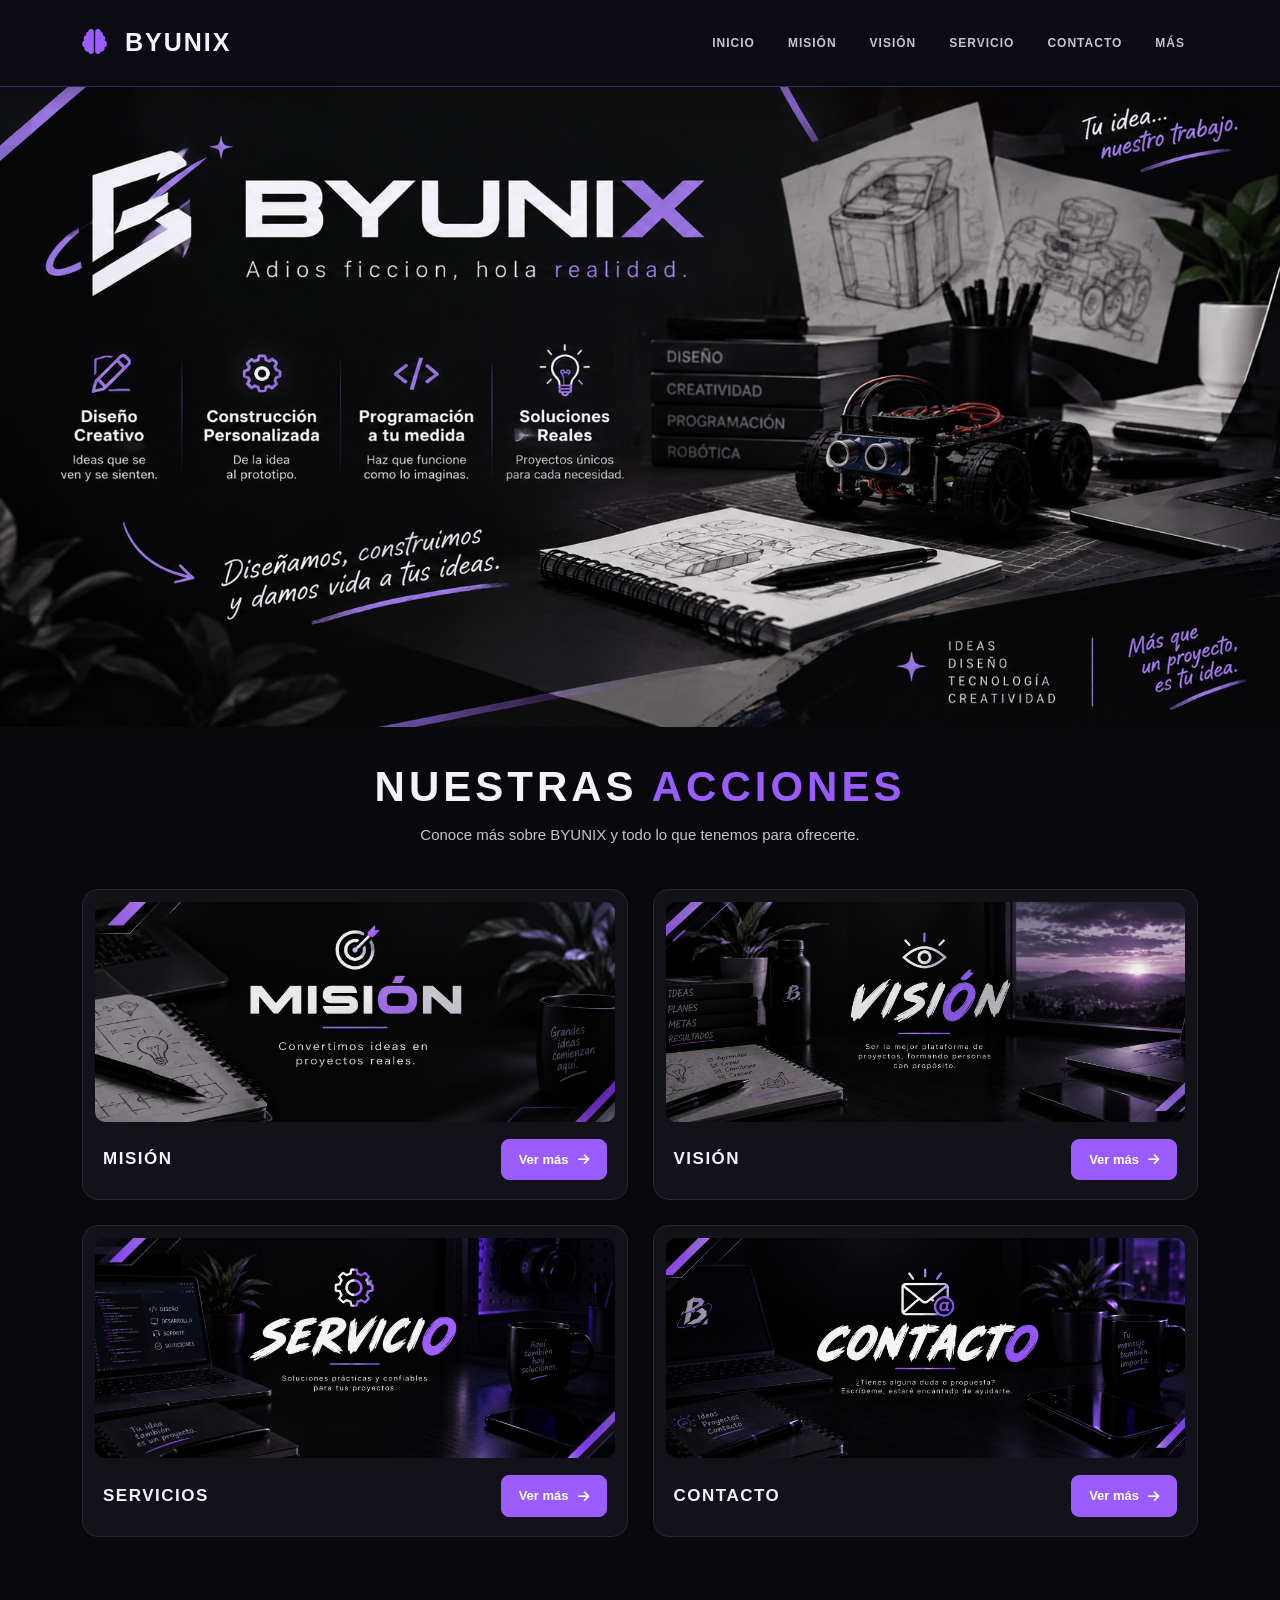
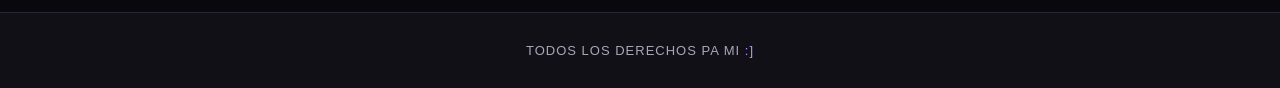
==== index.html @ fc904063 "Update index.html" ====
<!DOCTYPE html>
<html lang="es">
<head>
    <meta charset="UTF-8">
    <meta name="viewport" content="width=device-width, initial-scale=1.0">
    <title>BYUNIX</title>

    <link rel="icon" type="image/png" href="logogo.png">
    <link rel="stylesheet" href="apariencia 1.css">

    <link href="https://cdn.jsdelivr.net/npm/bootstrap@5.3.8/dist/css/bootstrap.min.css"
    rel="stylesheet">

    <link rel="stylesheet"
    href="https://cdnjs.cloudflare.com/ajax/libs/font-awesome/6.4.2/css/all.min.css">

    <style>
        :root {
            --negro: #09090d;
            --oscuro: #121218;
            --gris: #1c1c26;
            --gris-claro: #c5c5d0;
            --blanco: #f5f3fa;
            --purpura: #9b5cff;
            --purpura-claro: #bd91ff;
        }

        * {
            box-sizing: border-box;
        }

        html {
            scroll-behavior: smooth;
            scroll-padding-top: 85px;
        }

        body {
            margin: 0;
            background: var(--negro);
            color: var(--blanco);
            font-family: Arial, Helvetica, sans-serif;
        }

        /* BARRA DE NAVEGACIÓN */
        #Navbar {
            position: sticky;
            top: 0;
            z-index: 1000;
            background: rgba(12, 12, 18, 0.96) !important;
            border-bottom: 1px solid rgba(155, 92, 255, 0.35);
            backdrop-filter: blur(12px);
            box-shadow: 0 5px 25px rgba(0, 0, 0, 0.3);
        }

        .navbar .container {
            min-height: 70px;
        }

        .navbar-brand {
            color: var(--blanco) !important;
            font-size: 25px;
            font-weight: 800;
            letter-spacing: 2px;
        }

        .navbar-brand i {
            color: var(--purpura);
            margin-right: 7px;
        }

        .navbar-nav {
            margin-left: auto;
            gap: 7px;
        }

        .navbar .nav-link {
            color: #c7c5d0 !important;
            font-size: 12px;
            font-weight: 700;
            letter-spacing: 1px;
            padding: 12px 13px !important;
            border-radius: 8px;
            transition: 0.25s ease;
        }

        .navbar .nav-link:hover {
            color: white !important;
            background: rgba(155, 92, 255, 0.15);
        }

        .navbar-toggler {
            border-color: #55505f;
        }

        .navbar-toggler:focus {
            box-shadow: 0 0 0 3px rgba(155, 92, 255, 0.25);
        }

        /* BANNER: CONSERVADO */
        .image {
            width: 100%;
            height: 640px;
            background-image: url('banner.png');
            background-position: center;
            background-size: cover;
            background-repeat: no-repeat;
        }

        /* SECCIÓN DE ACCIONES */
        #notas {
            padding-top: 35px;
            padding-bottom: 55px;
        }

        .titulo-seccion {
            text-align: center;
            font-size: clamp(28px, 4vw, 42px);
            font-weight: 900;
            letter-spacing: 4px;
            margin-bottom: 12px;
        }

        .titulo-seccion span {
            color: var(--purpura);
        }

        .subtitulo {
            color: var(--gris-claro);
            text-align: center;
            font-size: 15px;
            margin-bottom: 42px;
        }

        .acciones-grid {
            display: grid;
            grid-template-columns: repeat(2, minmax(0, 1fr));
            gap: 25px;
        }

        .accion-card {
            position: relative;
            overflow: hidden;
            background: var(--oscuro);
            border: 1px solid #292733;
            border-radius: 16px;
            padding: 12px;
            transition: transform 0.3s ease,
                        border-color 0.3s ease,
                        box-shadow 0.3s ease;
        }

    

        .accion-card img {
            display: block;
            width: 100%;
            height: 220px;
            object-fit: cover;
            border-radius: 10px;
            background: var(--gris);
        }

        .accion-contenido {
            display: flex;
            align-items: center;
            justify-content: space-between;
            gap: 12px;
            padding: 17px 8px 7px;
        }

        .accion-contenido h2 {
            color: var(--blanco);
            font-size: 17px;
            font-weight: 800;
            letter-spacing: 1.5px;
            margin: 0;
        }

        .btn-accion {
            flex-shrink: 0;
            display: inline-flex;
            align-items: center;
            justify-content: center;
            gap: 9px;
            padding: 10px 17px;
            border: 1px solid var(--purpura);
            border-radius: 8px;
            background: var(--purpura);
            color: white;
            font-size: 13px;
            font-weight: 700;
            text-decoration: none;
            transition: 0.25s ease;
        }

        .btn-accion:hover {
            background: transparent;
            color: var(--purpura-claro);
            border-color: var(--purpura-claro);
        }

        /* PIE DE PÁGINA */
        #pie {
            margin-top: 20px;
            padding: 28px 15px;
            background: #101016;
            border-top: 1px solid #292733;
            color: #aaa6b7;
            text-align: center;
            font-size: 13px;
            letter-spacing: 1px;
        }

        #pie p {
            margin: 0;
        }

        #pie span {
            color: var(--purpura-claro);
        }

        /* ADAPTACIÓN A CELULARES */
        @media (max-width: 768px) {
            .navbar-nav {
                padding: 12px 0;
                gap: 2px;
            }

            .navbar .nav-link {
                padding: 12px !important;
            }

            .image {
                height: 640px;
            }

            #notas {
                padding-top: 20px;
            }

            .acciones-grid {
                grid-template-columns: 1fr;
                gap: 18px;
            }

            .accion-card img {
                height: auto;
                aspect-ratio: 16 / 7;
            }

            .titulo-seccion {
                letter-spacing: 2px;
            }
        }

        @media (max-width: 400px) {
            .accion-contenido h2 {
                font-size: 14px;
            }

            .btn-accion {
                padding: 9px 12px;
            }
        }
    </style>
</head>

<body>

    <!-- NAVEGACIÓN -->
    <nav class="navbar navbar-expand-lg navbar-dark" id="Navbar">
        <div class="container">

            <a class="navbar-brand" href="index.html">
                <i class="fas fa-brain"></i> BYUNIX
            </a>

            <button class="navbar-toggler" type="button"
                data-bs-toggle="collapse" data-bs-target="#navbarNav"
                aria-controls="navbarNav" aria-expanded="false"
                aria-label="Abrir menú">
                <span class="navbar-toggler-icon"></span>
            </button>

            <div class="collapse navbar-collapse" id="navbarNav">
                <ul class="navbar-nav ms-auto">

                    <li class="nav-item">
                        <a class="nav-link" href="index.html#notas">INICIO</a>
                    </li>

                    <li class="nav-item">
                        <a class="nav-link" href="indexx.html">MISIÓN</a>
                    </li>

                    <li class="nav-item">
                        <a class="nav-link" href="indexxx.html">VISIÓN</a>
                    </li>

                    <li class="nav-item">
                        <a class="nav-link" href="indexxxx.html">SERVICIO</a>
                    </li>

                    <li class="nav-item">
                        <a class="nav-link" href="indexxxxx.html">CONTACTO</a>
                    </li>

                    <li class="nav-item">
                        <a class="nav-link" href="indez.html">MÁS</a>
                    </li>

                </ul>
            </div>

        </div>
    </nav>

    <!-- BANNER: SIN CAMBIOS -->
    <section id="inicio">
        <div class="image">
            <img src="banener.png"
                style="width: 100%; height: 640px; object-fit: cover;">
        </div>
    </section>

    <!-- ACCIONES -->
    <section id="notas" class="container">

        <h1 class="titulo-seccion">
            NUESTRAS <span>ACCIONES</span>
        </h1>

        <p class="subtitulo">
            Conoce más sobre BYUNIX y todo lo que tenemos para ofrecerte.
        </p>

        <div class="acciones-grid">

            <article class="accion-card">
                <img src="mision.png" alt="Misión de BYUNIX" loading="lazy">
                <div class="accion-contenido">
                    <h2>MISIÓN</h2>
                    <a class="btn-accion" href="indexx.html">
                        Ver más <i class="fas fa-arrow-right"></i>
                    </a>
                </div>
            </article>

            <article class="accion-card">
                <img src="vision.png" alt="Visión de BYUNIX" loading="lazy">
                <div class="accion-contenido">
                    <h2>VISIÓN</h2>
                    <a class="btn-accion" href="indexxx.html">
                        Ver más <i class="fas fa-arrow-right"></i>
                    </a>
                </div>
            </article>

            <article class="accion-card">
                <img src="servicio.png" alt="Servicios de BYUNIX" loading="lazy">
                <div class="accion-contenido">
                    <h2>SERVICIOS</h2>
                    <a class="btn-accion" href="indexxxx.html">
                        Ver más <i class="fas fa-arrow-right"></i>
                    </a>
                </div>
            </article>

            <article class="accion-card">
                <img src="contacto.png" alt="Contacto de BYUNIX" loading="lazy">
                <div class="accion-contenido">
                    <h2>CONTACTO</h2>
                    <a class="btn-accion" href="indexxxxx.html">
                        Ver más <i class="fas fa-arrow-right"></i>
                    </a>
                </div>
            </article>

        </div>
    </section>

    <!-- PIE DE PÁGINA -->
    <footer id="pie">
        <p>TODOS LOS DERECHOS PA MI <span> :] </span></p>
    </footer>

    <script src="https://cdn.jsdelivr.net/npm/bootstrap@5.3.8/dist/js/bootstrap.bundle.min.js"></script>
    <script src="funcion.js"></script>

</body>
</html>
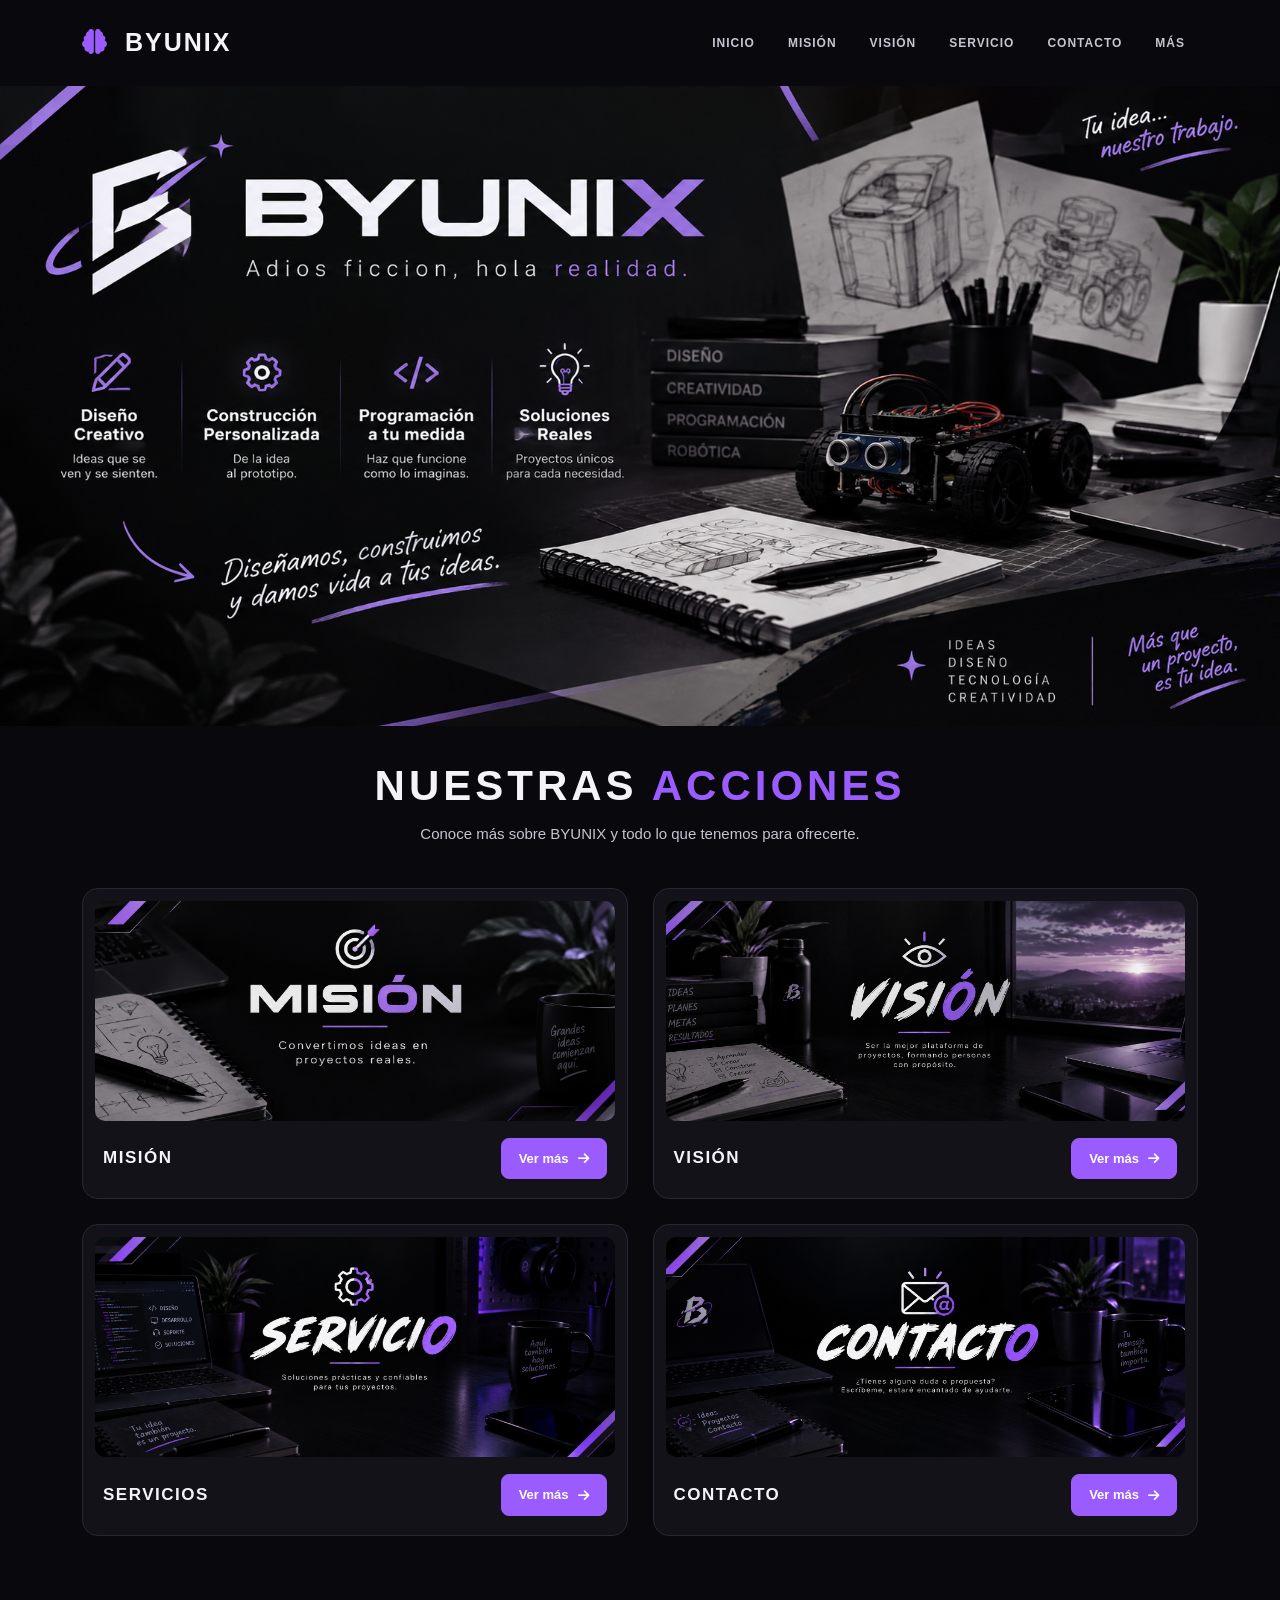
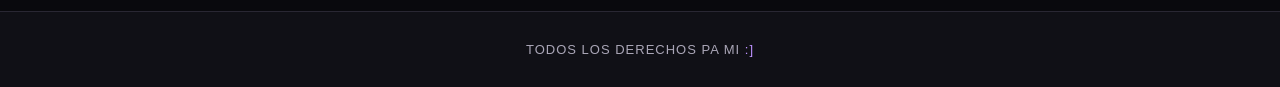
==== commit 785a51cd: "Update index.html" ====
--- a/index.html
+++ b/index.html
@@ -42,15 +42,7 @@
         }
 
         /* BARRA DE NAVEGACIÓN */
-        #Navbar {
-            position: sticky;
-            top: 0;
-            z-index: 1000;
-            background: rgba(12, 12, 18, 0.96) !important;
-            border-bottom: 1px solid rgba(155, 92, 255, 0.35);
-            backdrop-filter: blur(12px);
-            box-shadow: 0 5px 25px rgba(0, 0, 0, 0.3);
-        }
+        
 
         .navbar .container {
             min-height: 70px;
@@ -83,10 +75,7 @@
             transition: 0.25s ease;
         }
 
-        .navbar .nav-link:hover {
-            color: white !important;
-            background: rgba(155, 92, 255, 0.15);
-        }
+    
 
         .navbar-toggler {
             border-color: #55505f;
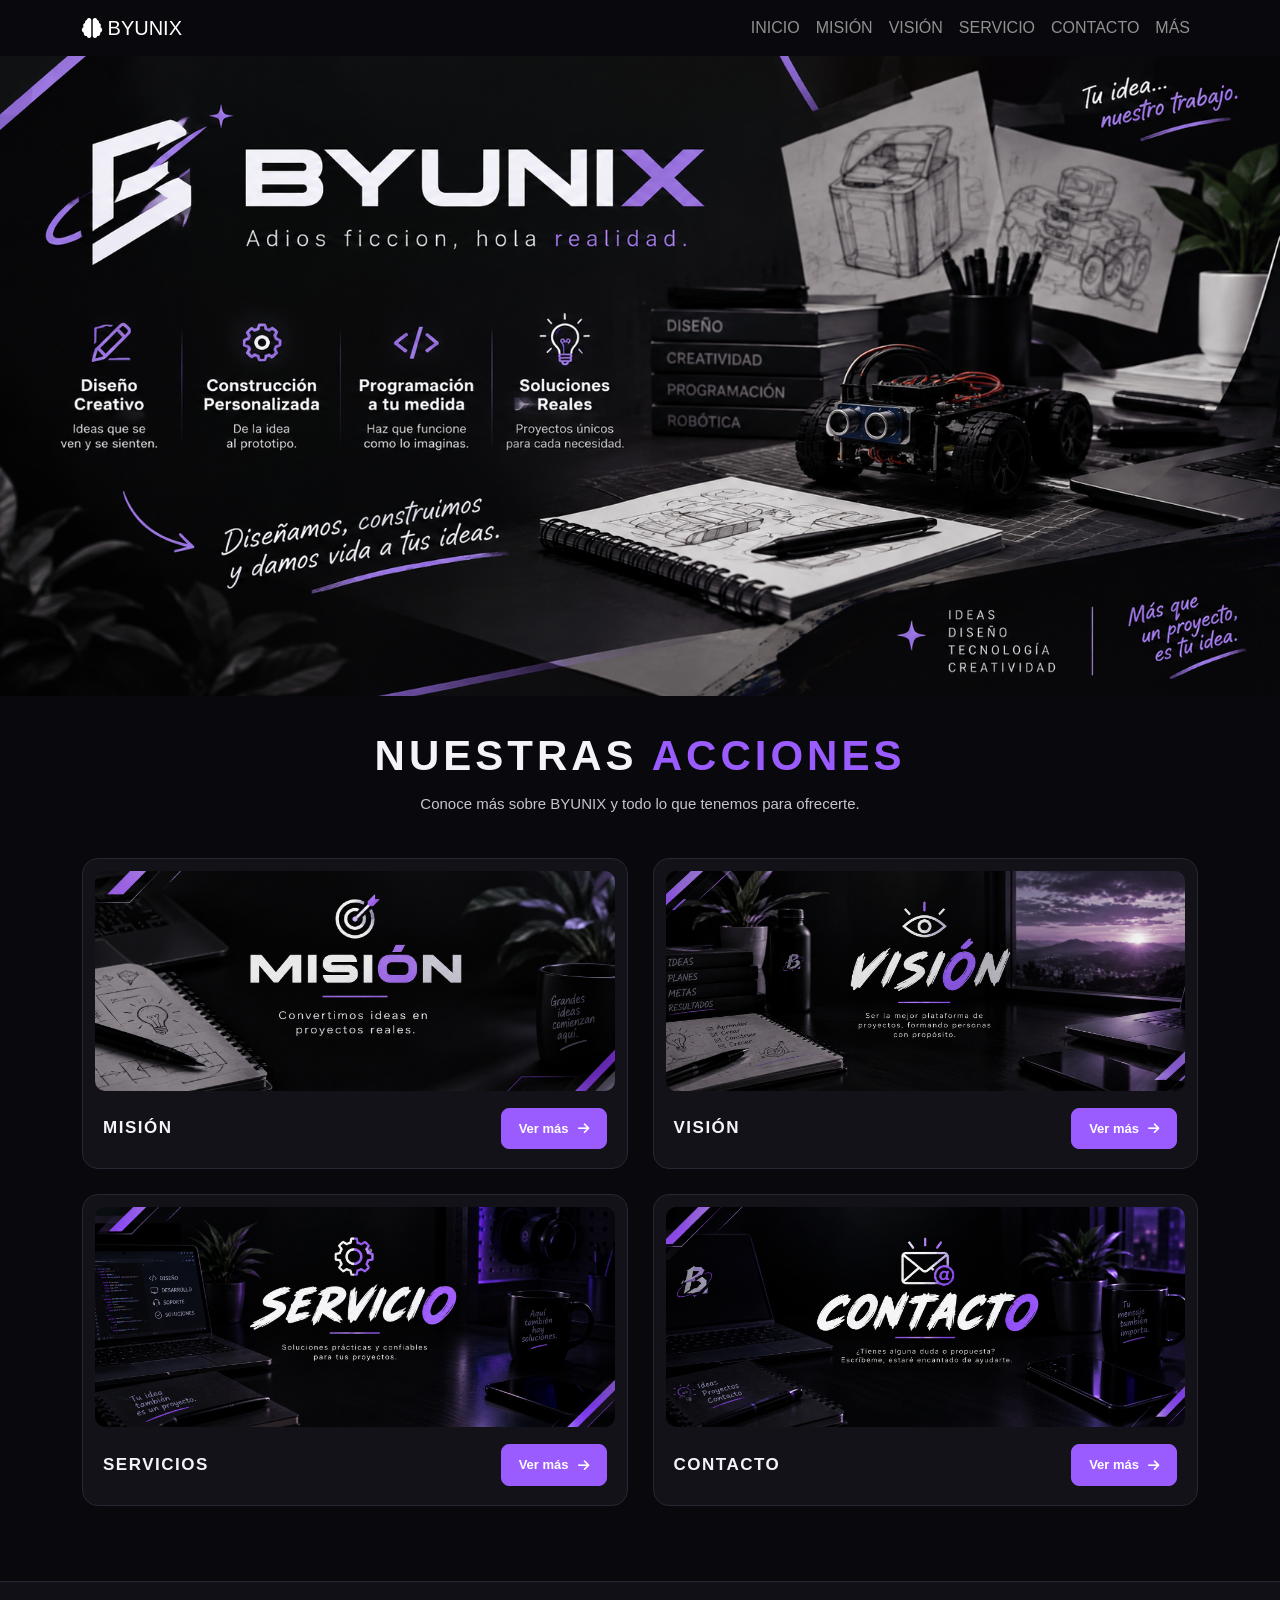
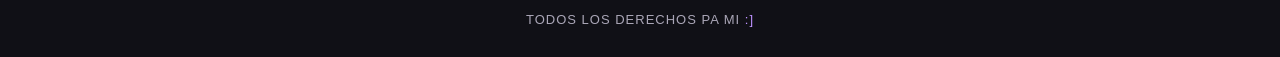
==== commit 14ca2d6c: "Update index.html" ====
--- a/index.html
+++ b/index.html
@@ -39,50 +39,6 @@
             background: var(--negro);
             color: var(--blanco);
             font-family: Arial, Helvetica, sans-serif;
-        }
-
-        /* BARRA DE NAVEGACIÓN */
-        
-
-        .navbar .container {
-            min-height: 70px;
-        }
-
-        .navbar-brand {
-            color: var(--blanco) !important;
-            font-size: 25px;
-            font-weight: 800;
-            letter-spacing: 2px;
-        }
-
-        .navbar-brand i {
-            color: var(--purpura);
-            margin-right: 7px;
-        }
-
-        .navbar-nav {
-            margin-left: auto;
-            gap: 7px;
-        }
-
-        .navbar .nav-link {
-            color: #c7c5d0 !important;
-            font-size: 12px;
-            font-weight: 700;
-            letter-spacing: 1px;
-            padding: 12px 13px !important;
-            border-radius: 8px;
-            transition: 0.25s ease;
-        }
-
-    
-
-        .navbar-toggler {
-            border-color: #55505f;
-        }
-
-        .navbar-toggler:focus {
-            box-shadow: 0 0 0 3px rgba(155, 92, 255, 0.25);
         }
 
         /* BANNER: CONSERVADO */
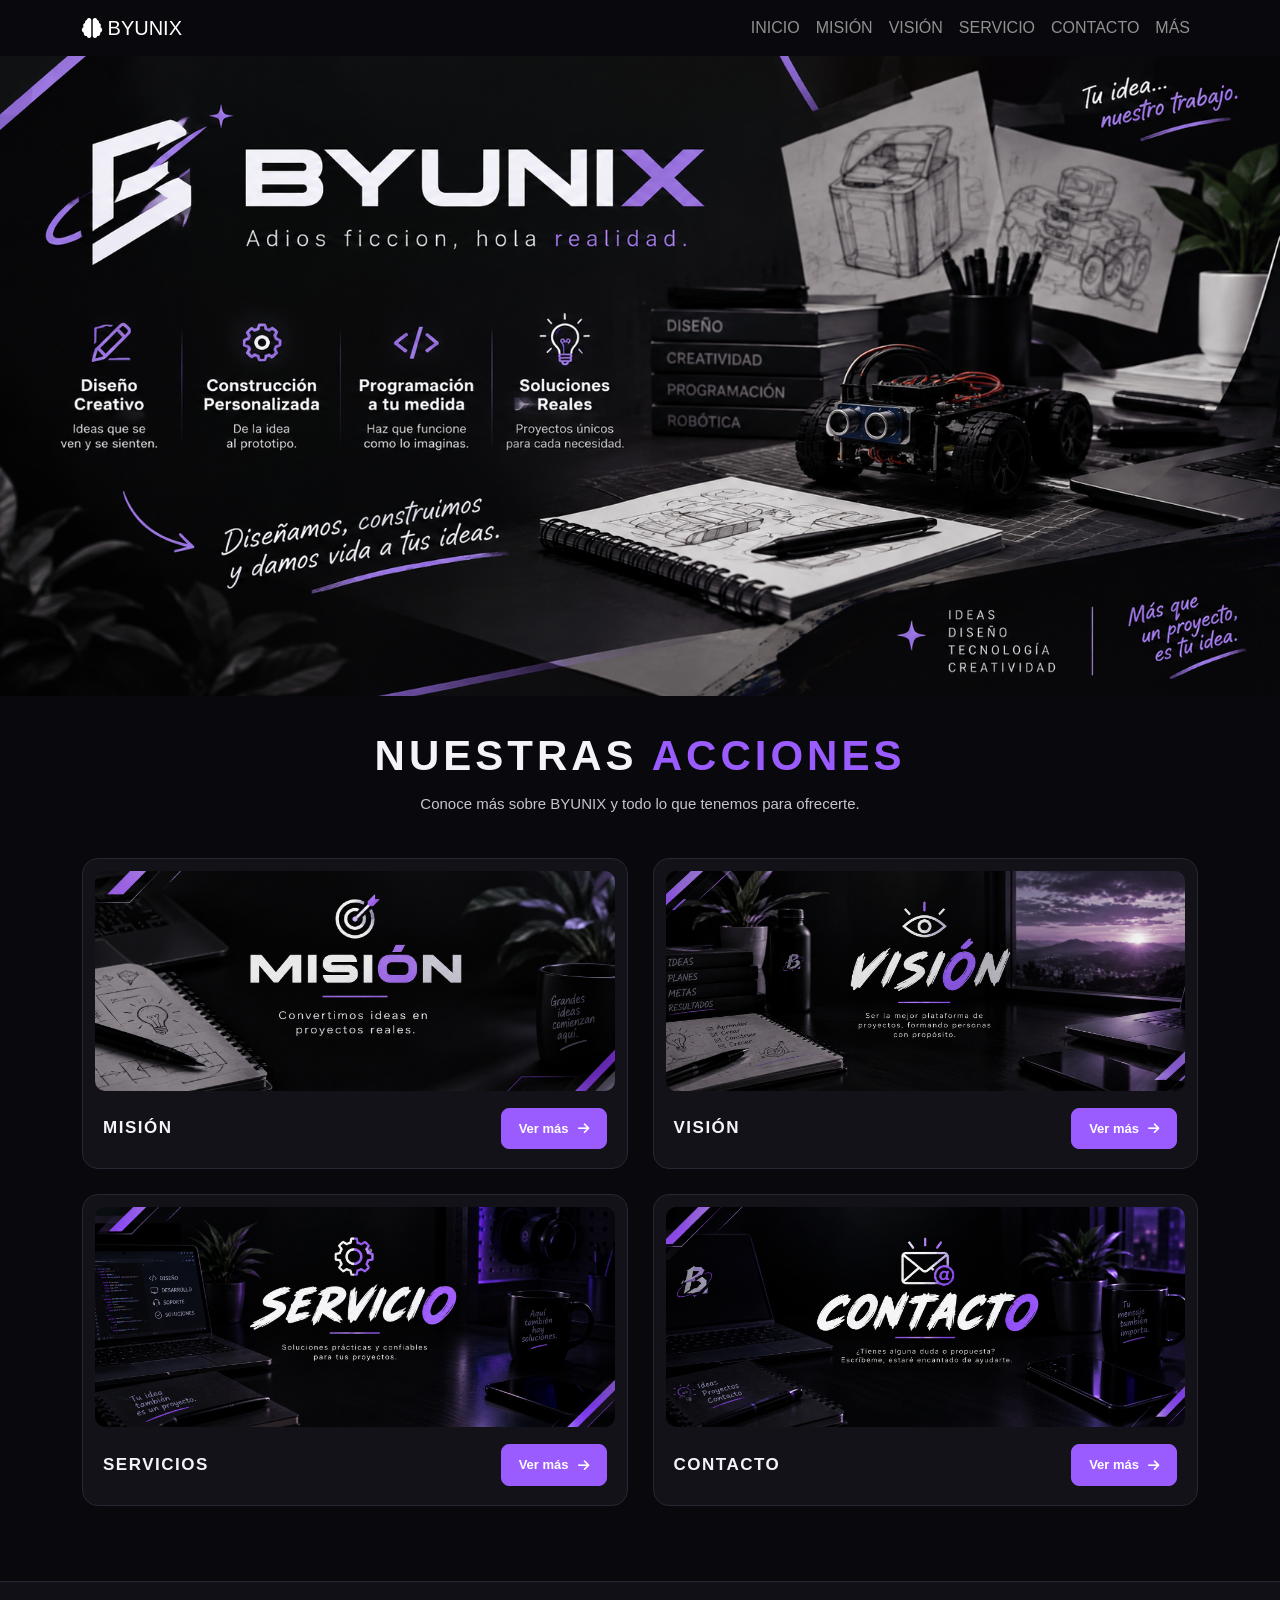
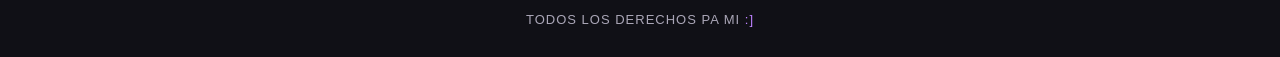
==== commit 406f3b07: "Update index.html" ====
--- a/index.html
+++ b/index.html
@@ -22,7 +22,7 @@
             --gris-claro: #c5c5d0;
             --blanco: #f5f3fa;
             --purpura: #9b5cff;
-            --purpura-claro: #bd91ff;
+            --purpura-claro: #bd81ff;
         }
 
         * {
@@ -138,11 +138,7 @@
             transition: 0.25s ease;
         }
 
-        .btn-accion:hover {
-            background: transparent;
-            color: var(--purpura-claro);
-            border-color: var(--purpura-claro);
-        }
+        
 
         /* PIE DE PÁGINA */
         #pie {
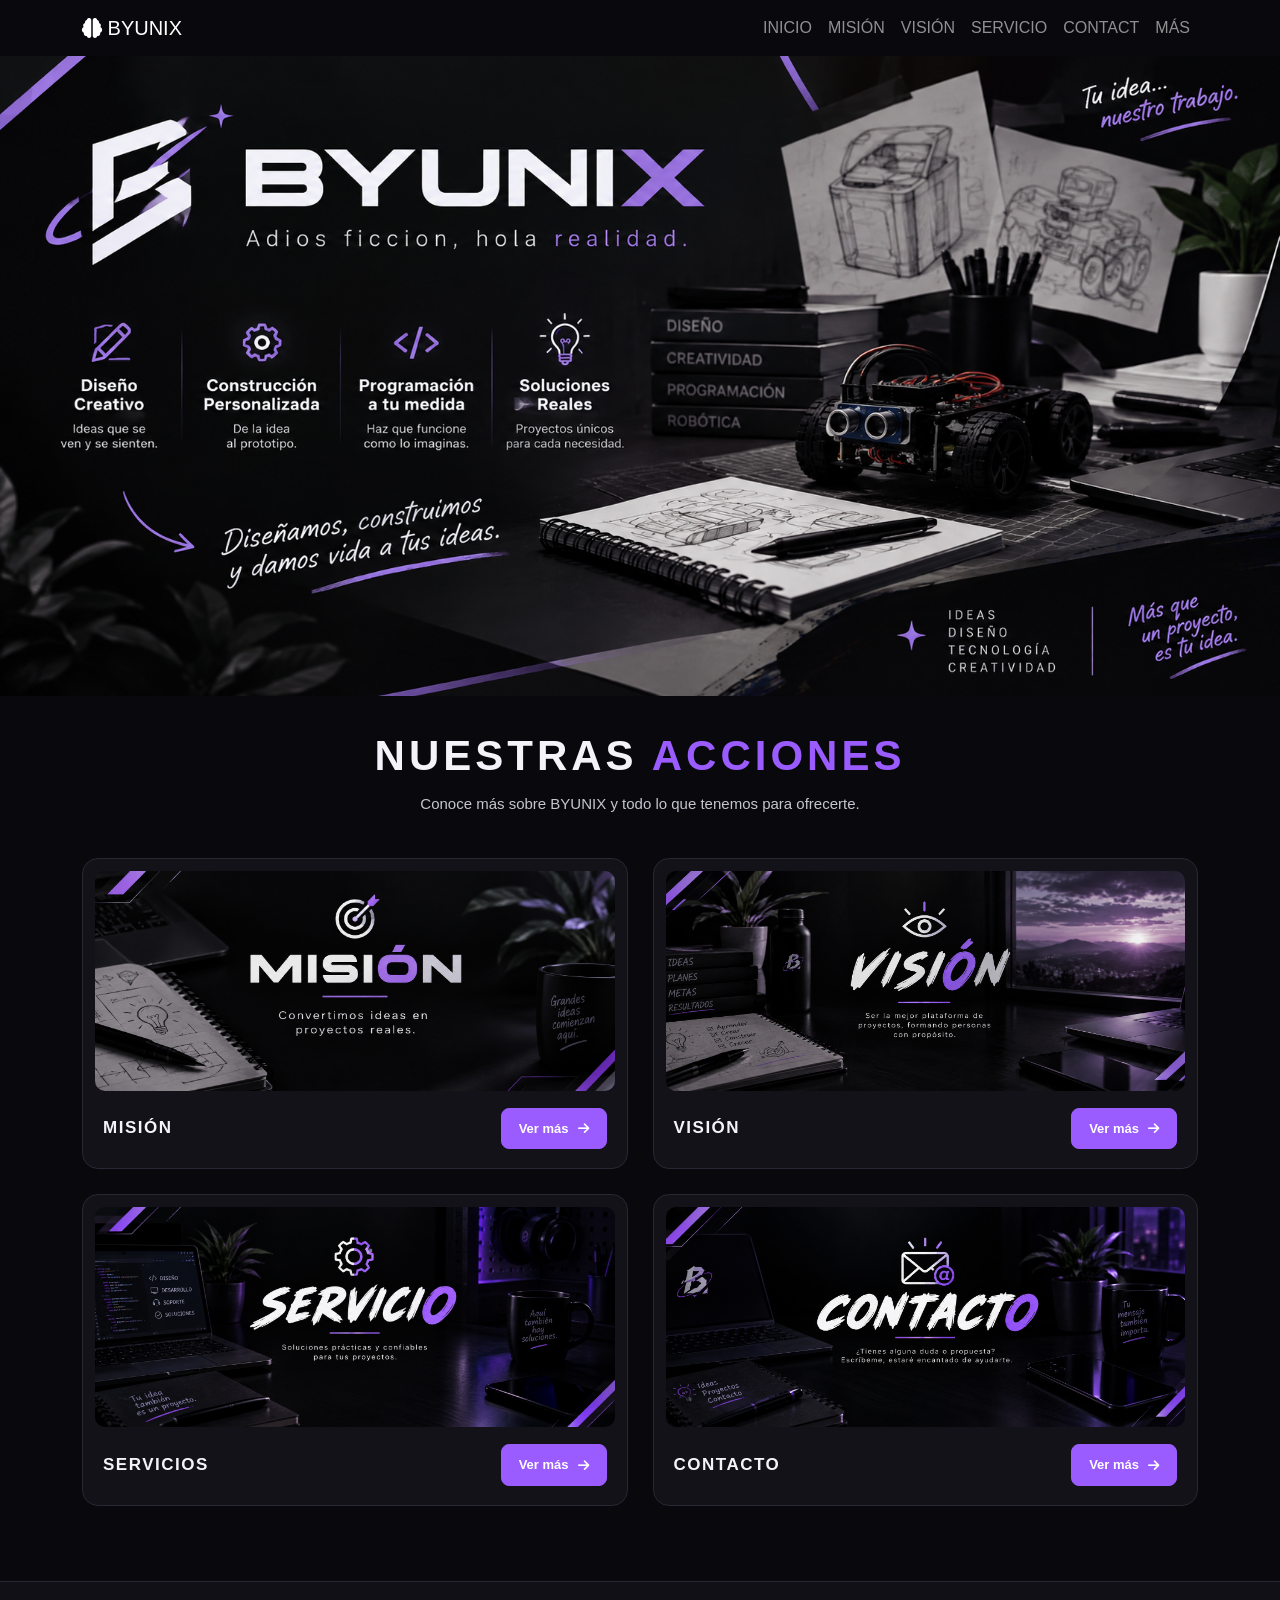
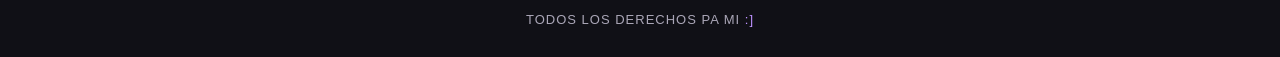
==== commit 3d0dba57: "Update index.html" ====
--- a/index.html
+++ b/index.html
@@ -22,7 +22,7 @@
             --gris-claro: #c5c5d0;
             --blanco: #f5f3fa;
             --purpura: #9b5cff;
-            --purpura-claro: #bd81ff;
+            --purpura-claro: #bd91ff;
         }
 
         * {
@@ -243,7 +243,7 @@
                     </li>
 
                     <li class="nav-item">
-                        <a class="nav-link" href="indexxxxx.html">CONTACTO</a>
+                        <a class="nav-link" href="indexxxxx.html">CONTACT</a>
                     </li>
 
                     <li class="nav-item">
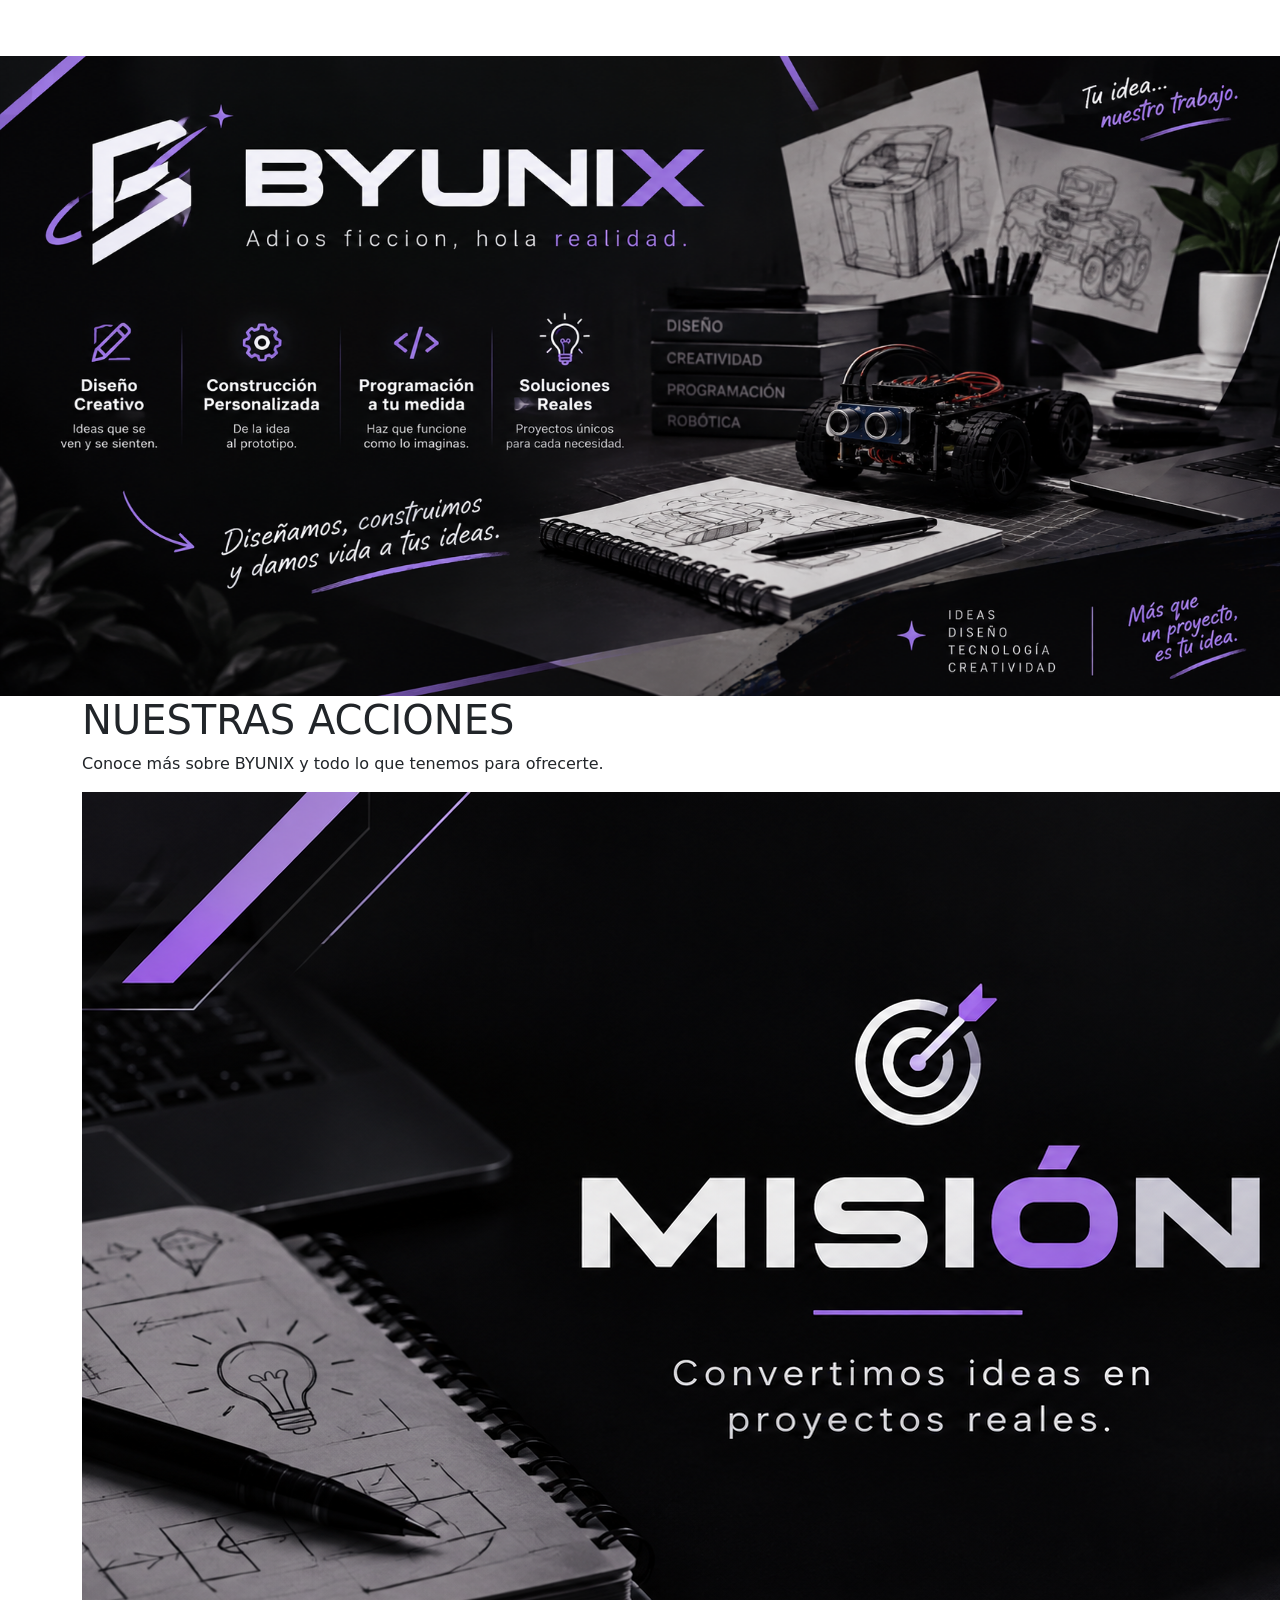
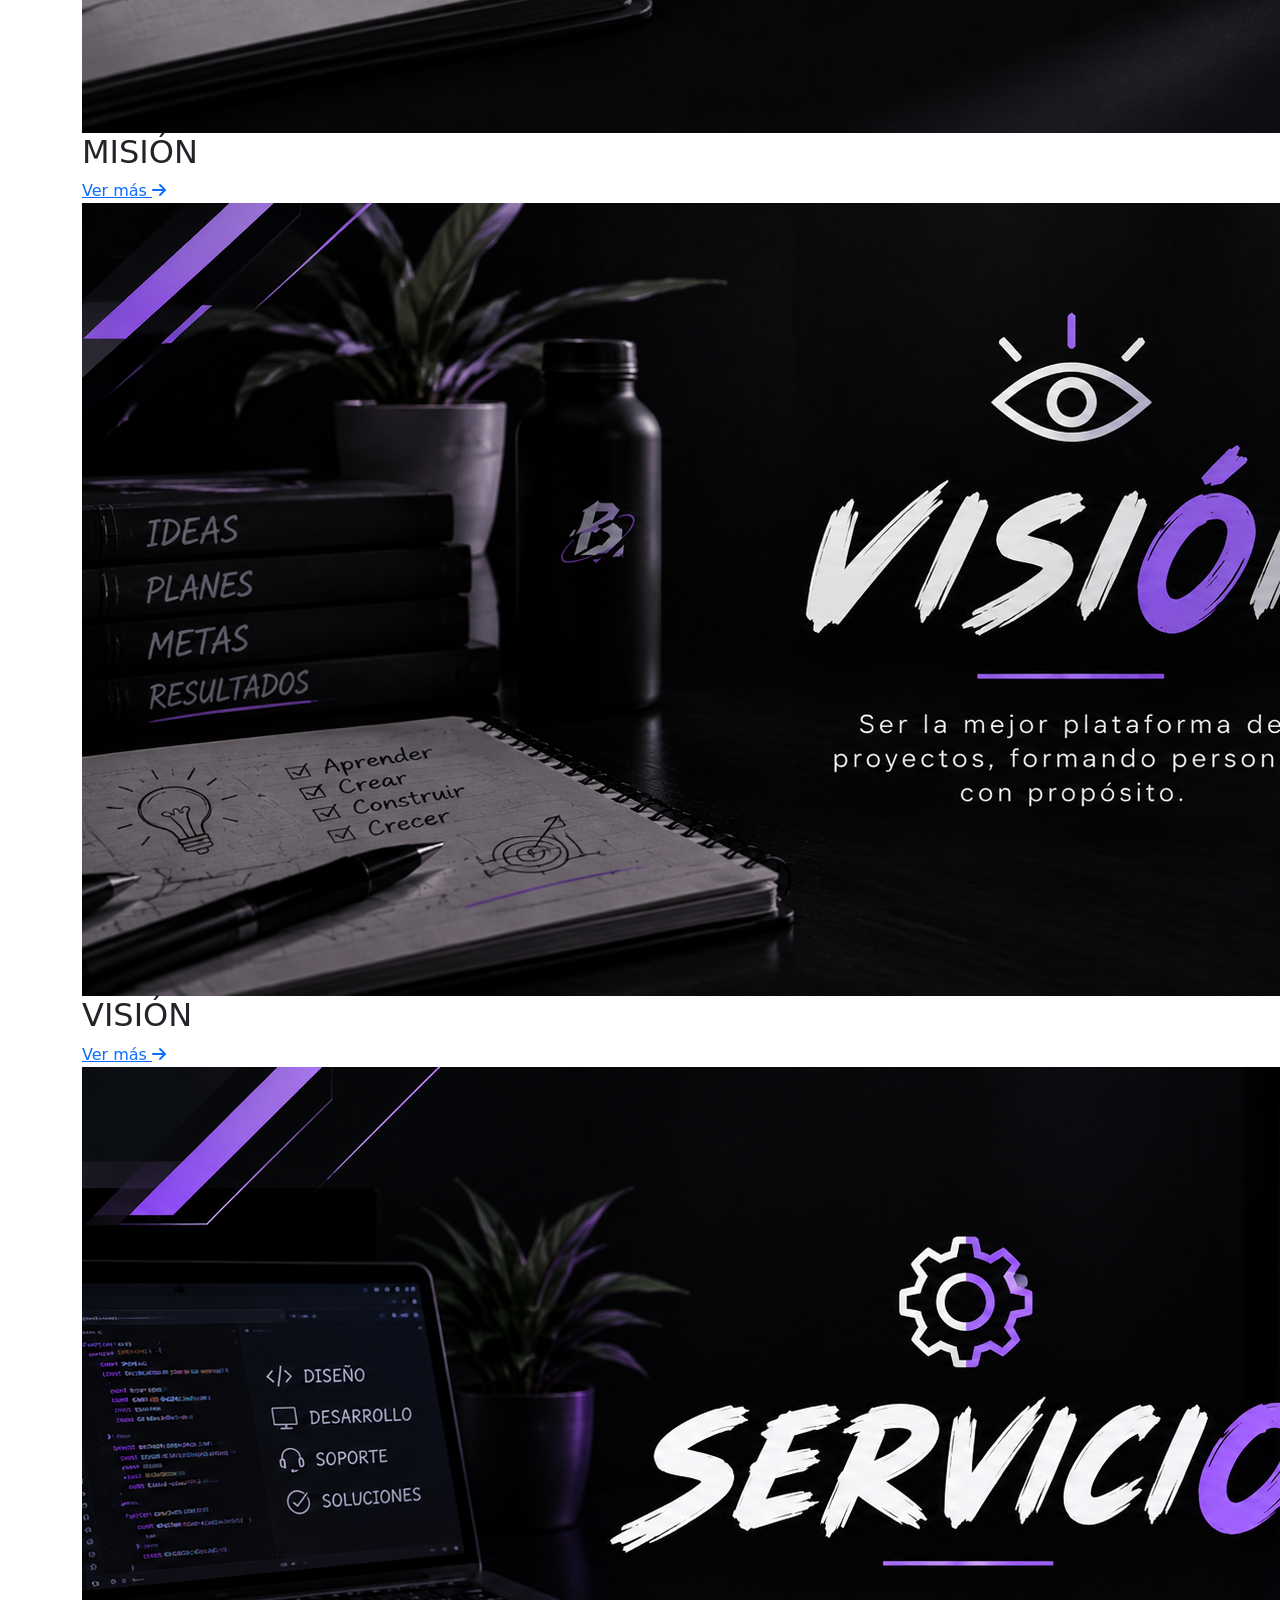
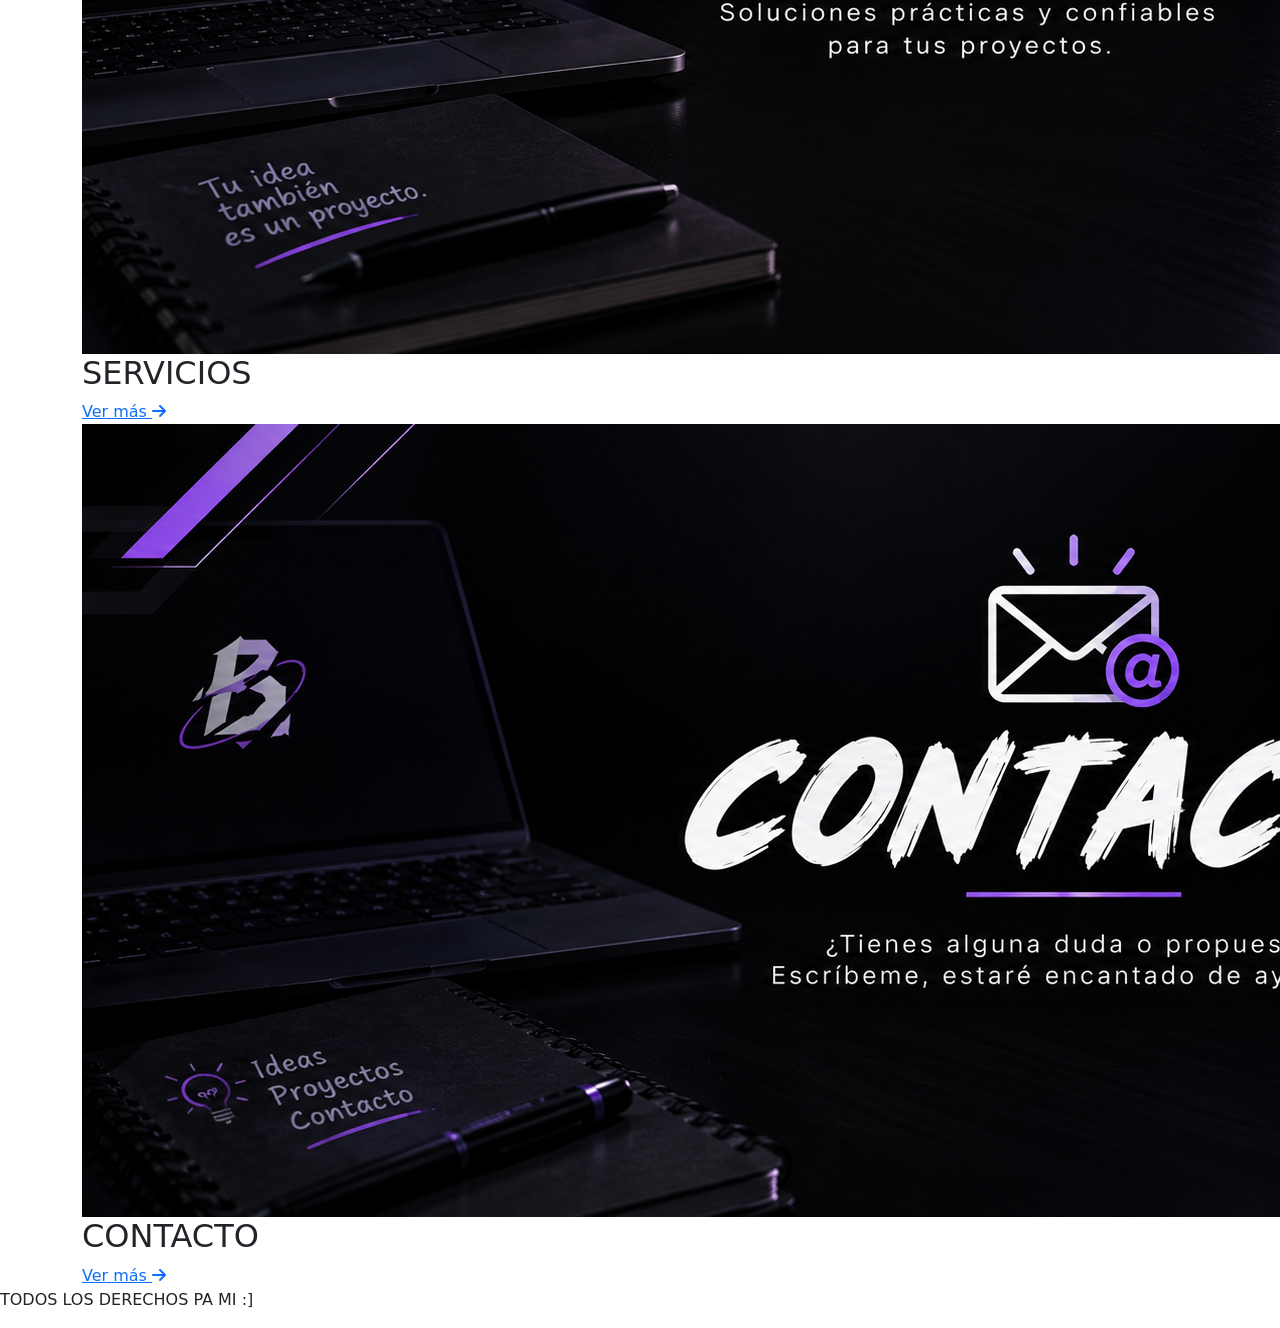
==== commit 9a41ab1e: "Update index.html" ====
--- a/index.html
+++ b/index.html
@@ -14,196 +14,6 @@
     <link rel="stylesheet"
     href="https://cdnjs.cloudflare.com/ajax/libs/font-awesome/6.4.2/css/all.min.css">
 
-    <style>
-        :root {
-            --negro: #09090d;
-            --oscuro: #121218;
-            --gris: #1c1c26;
-            --gris-claro: #c5c5d0;
-            --blanco: #f5f3fa;
-            --purpura: #9b5cff;
-            --purpura-claro: #bd91ff;
-        }
-
-        * {
-            box-sizing: border-box;
-        }
-
-        html {
-            scroll-behavior: smooth;
-            scroll-padding-top: 85px;
-        }
-
-        body {
-            margin: 0;
-            background: var(--negro);
-            color: var(--blanco);
-            font-family: Arial, Helvetica, sans-serif;
-        }
-
-        /* BANNER: CONSERVADO */
-        .image {
-            width: 100%;
-            height: 640px;
-            background-image: url('banner.png');
-            background-position: center;
-            background-size: cover;
-            background-repeat: no-repeat;
-        }
-
-        /* SECCIÓN DE ACCIONES */
-        #notas {
-            padding-top: 35px;
-            padding-bottom: 55px;
-        }
-
-        .titulo-seccion {
-            text-align: center;
-            font-size: clamp(28px, 4vw, 42px);
-            font-weight: 900;
-            letter-spacing: 4px;
-            margin-bottom: 12px;
-        }
-
-        .titulo-seccion span {
-            color: var(--purpura);
-        }
-
-        .subtitulo {
-            color: var(--gris-claro);
-            text-align: center;
-            font-size: 15px;
-            margin-bottom: 42px;
-        }
-
-        .acciones-grid {
-            display: grid;
-            grid-template-columns: repeat(2, minmax(0, 1fr));
-            gap: 25px;
-        }
-
-        .accion-card {
-            position: relative;
-            overflow: hidden;
-            background: var(--oscuro);
-            border: 1px solid #292733;
-            border-radius: 16px;
-            padding: 12px;
-            transition: transform 0.3s ease,
-                        border-color 0.3s ease,
-                        box-shadow 0.3s ease;
-        }
-
-    
-
-        .accion-card img {
-            display: block;
-            width: 100%;
-            height: 220px;
-            object-fit: cover;
-            border-radius: 10px;
-            background: var(--gris);
-        }
-
-        .accion-contenido {
-            display: flex;
-            align-items: center;
-            justify-content: space-between;
-            gap: 12px;
-            padding: 17px 8px 7px;
-        }
-
-        .accion-contenido h2 {
-            color: var(--blanco);
-            font-size: 17px;
-            font-weight: 800;
-            letter-spacing: 1.5px;
-            margin: 0;
-        }
-
-        .btn-accion {
-            flex-shrink: 0;
-            display: inline-flex;
-            align-items: center;
-            justify-content: center;
-            gap: 9px;
-            padding: 10px 17px;
-            border: 1px solid var(--purpura);
-            border-radius: 8px;
-            background: var(--purpura);
-            color: white;
-            font-size: 13px;
-            font-weight: 700;
-            text-decoration: none;
-            transition: 0.25s ease;
-        }
-
-        
-
-        /* PIE DE PÁGINA */
-        #pie {
-            margin-top: 20px;
-            padding: 28px 15px;
-            background: #101016;
-            border-top: 1px solid #292733;
-            color: #aaa6b7;
-            text-align: center;
-            font-size: 13px;
-            letter-spacing: 1px;
-        }
-
-        #pie p {
-            margin: 0;
-        }
-
-        #pie span {
-            color: var(--purpura-claro);
-        }
-
-        /* ADAPTACIÓN A CELULARES */
-        @media (max-width: 768px) {
-            .navbar-nav {
-                padding: 12px 0;
-                gap: 2px;
-            }
-
-            .navbar .nav-link {
-                padding: 12px !important;
-            }
-
-            .image {
-                height: 640px;
-            }
-
-            #notas {
-                padding-top: 20px;
-            }
-
-            .acciones-grid {
-                grid-template-columns: 1fr;
-                gap: 18px;
-            }
-
-            .accion-card img {
-                height: auto;
-                aspect-ratio: 16 / 7;
-            }
-
-            .titulo-seccion {
-                letter-spacing: 2px;
-            }
-        }
-
-        @media (max-width: 400px) {
-            .accion-contenido h2 {
-                font-size: 14px;
-            }
-
-            .btn-accion {
-                padding: 9px 12px;
-            }
-        }
-    </style>
 </head>
 
 <body>
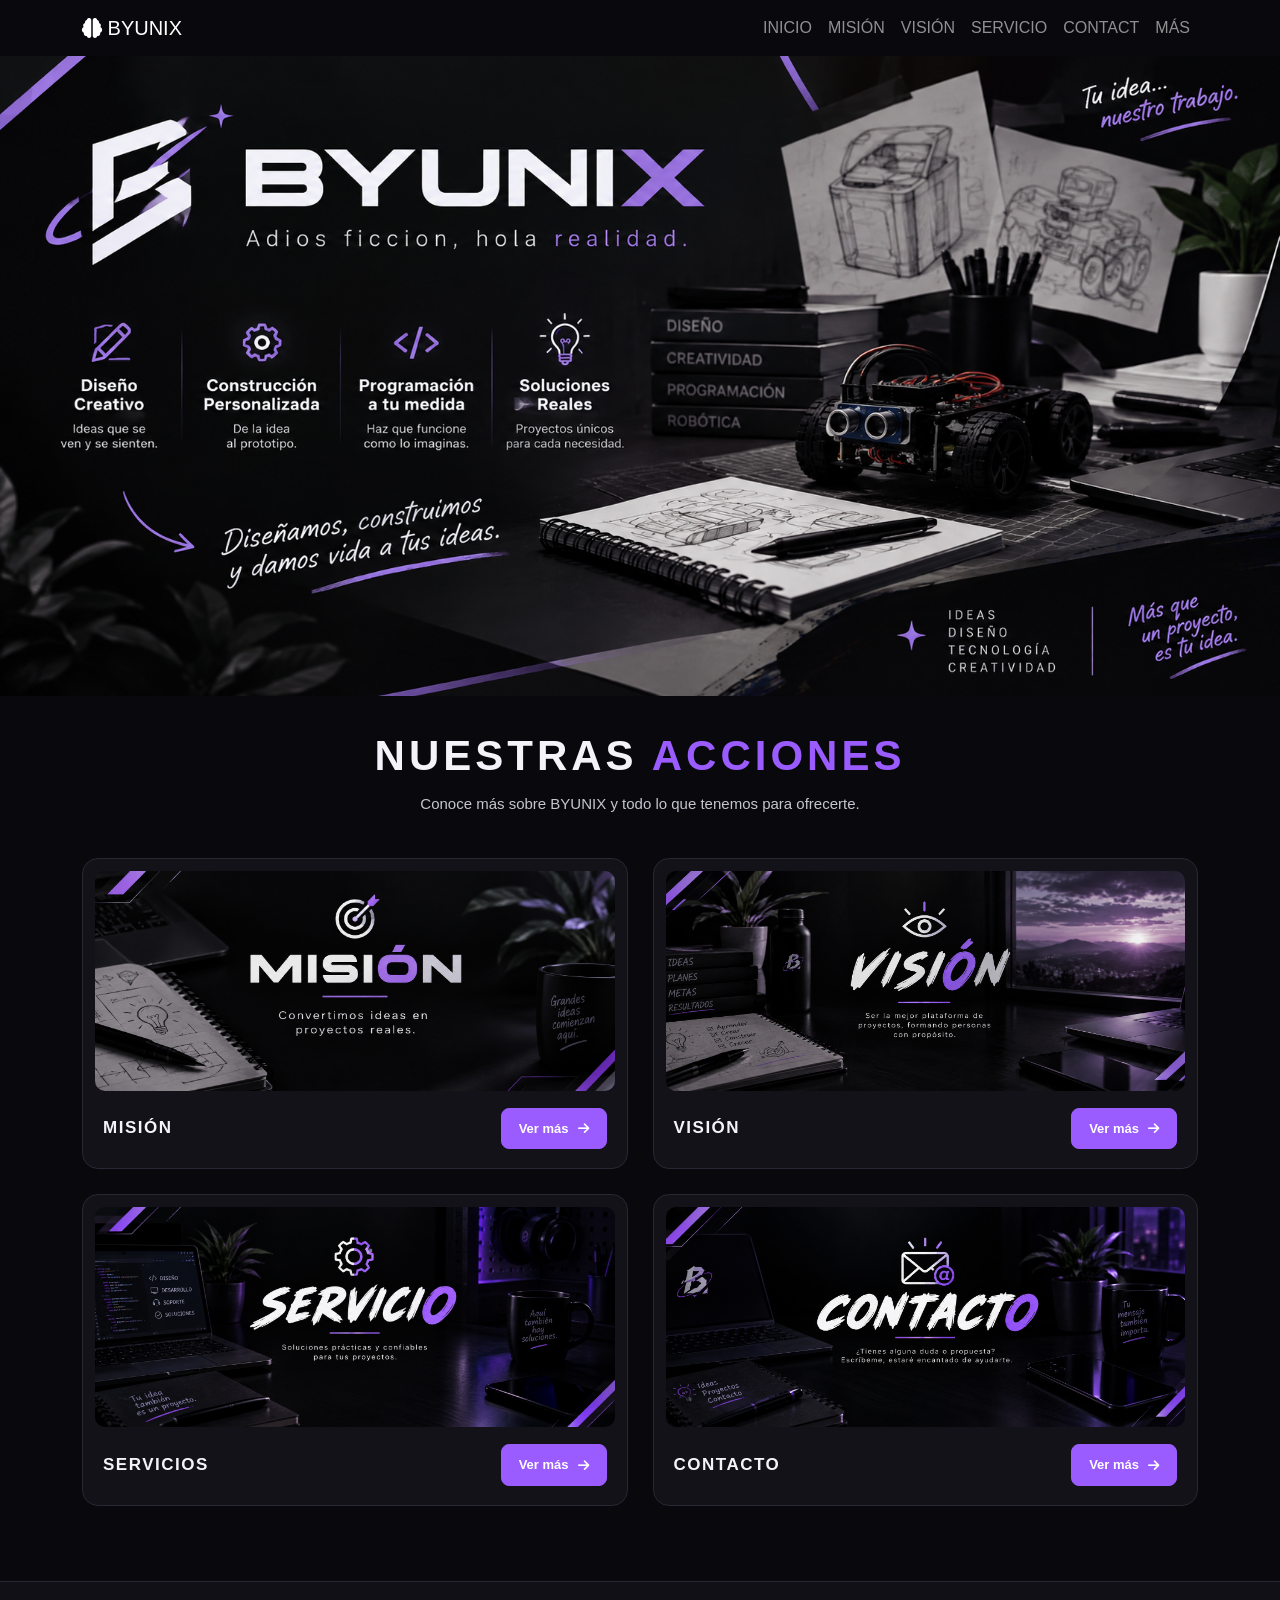
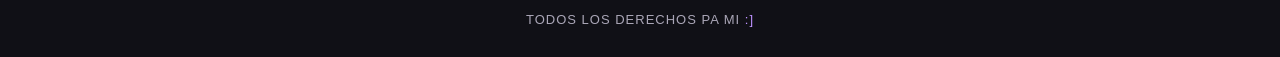
==== commit 4b237f6e: "Update index.html" ====
--- a/index.html
+++ b/index.html
@@ -18,6 +18,196 @@
 
 <body>
 
+    <style>
+        :root {
+            --negro: #09090d;
+            --oscuro: #121218;
+            --gris: #1c1c26;
+            --gris-claro: #c5c5d0;
+            --blanco: #f5f3fa;
+            --purpura: #9b5cff;
+            --purpura-claro: #bd91ff;
+        }
+
+        * {
+            box-sizing: border-box;
+        }
+
+        html {
+            scroll-behavior: smooth;
+            scroll-padding-top: 85px;
+        }
+
+        body {
+            margin: 0;
+            background: var(--negro);
+            color: var(--blanco);
+            font-family: Arial, Helvetica, sans-serif;
+        }
+
+        /* BANNER: CONSERVADO */
+        .image {
+            width: 100%;
+            height: 640px;
+            background-image: url('banner.png');
+            background-position: center;
+            background-size: cover;
+            background-repeat: no-repeat;
+        }
+
+        /* SECCIÓN DE ACCIONES */
+        #notas {
+            padding-top: 35px;
+            padding-bottom: 55px;
+        }
+
+        .titulo-seccion {
+            text-align: center;
+            font-size: clamp(28px, 4vw, 42px);
+            font-weight: 900;
+            letter-spacing: 4px;
+            margin-bottom: 12px;
+        }
+
+        .titulo-seccion span {
+            color: var(--purpura);
+        }
+
+        .subtitulo {
+            color: var(--gris-claro);
+            text-align: center;
+            font-size: 15px;
+            margin-bottom: 42px;
+        }
+
+        .acciones-grid {
+            display: grid;
+            grid-template-columns: repeat(2, minmax(0, 1fr));
+            gap: 25px;
+        }
+
+        .accion-card {
+            position: relative;
+            overflow: hidden;
+            background: var(--oscuro);
+            border: 1px solid #292733;
+            border-radius: 16px;
+            padding: 12px;
+            transition: transform 0.3s ease,
+                        border-color 0.3s ease,
+                        box-shadow 0.3s ease;
+        }
+
+    
+
+        .accion-card img {
+            display: block;
+            width: 100%;
+            height: 220px;
+            object-fit: cover;
+            border-radius: 10px;
+            background: var(--gris);
+        }
+
+        .accion-contenido {
+            display: flex;
+            align-items: center;
+            justify-content: space-between;
+            gap: 12px;
+            padding: 17px 8px 7px;
+        }
+
+        .accion-contenido h2 {
+            color: var(--blanco);
+            font-size: 17px;
+            font-weight: 800;
+            letter-spacing: 1.5px;
+            margin: 0;
+        }
+
+        .btn-accion {
+            flex-shrink: 0;
+            display: inline-flex;
+            align-items: center;
+            justify-content: center;
+            gap: 9px;
+            padding: 10px 17px;
+            border: 1px solid var(--purpura);
+            border-radius: 8px;
+            background: var(--purpura);
+            color: white;
+            font-size: 13px;
+            font-weight: 700;
+            text-decoration: none;
+            transition: 0.25s ease;
+        }
+
+        
+
+        /* PIE DE PÁGINA */
+        #pie {
+            margin-top: 20px;
+            padding: 28px 15px;
+            background: #101016;
+            border-top: 1px solid #292733;
+            color: #aaa6b7;
+            text-align: center;
+            font-size: 13px;
+            letter-spacing: 1px;
+        }
+
+        #pie p {
+            margin: 0;
+        }
+
+        #pie span {
+            color: var(--purpura-claro);
+        }
+
+        /* ADAPTACIÓN A CELULARES */
+        @media (max-width: 768px) {
+            .navbar-nav {
+                padding: 12px 0;
+                gap: 2px;
+            }
+
+            .navbar .nav-link {
+                padding: 12px !important;
+            }
+
+            .image {
+                height: 640px;
+            }
+
+            #notas {
+                padding-top: 20px;
+            }
+
+            .acciones-grid {
+                grid-template-columns: 1fr;
+                gap: 18px;
+            }
+
+            .accion-card img {
+                height: auto;
+                aspect-ratio: 16 / 7;
+            }
+
+            .titulo-seccion {
+                letter-spacing: 2px;
+            }
+        }
+
+        @media (max-width: 400px) {
+            .accion-contenido h2 {
+                font-size: 14px;
+            }
+
+            .btn-accion {
+                padding: 9px 12px;
+            }
+        }
+    </style>
     <!-- NAVEGACIÓN -->
     <nav class="navbar navbar-expand-lg navbar-dark" id="Navbar">
         <div class="container">
